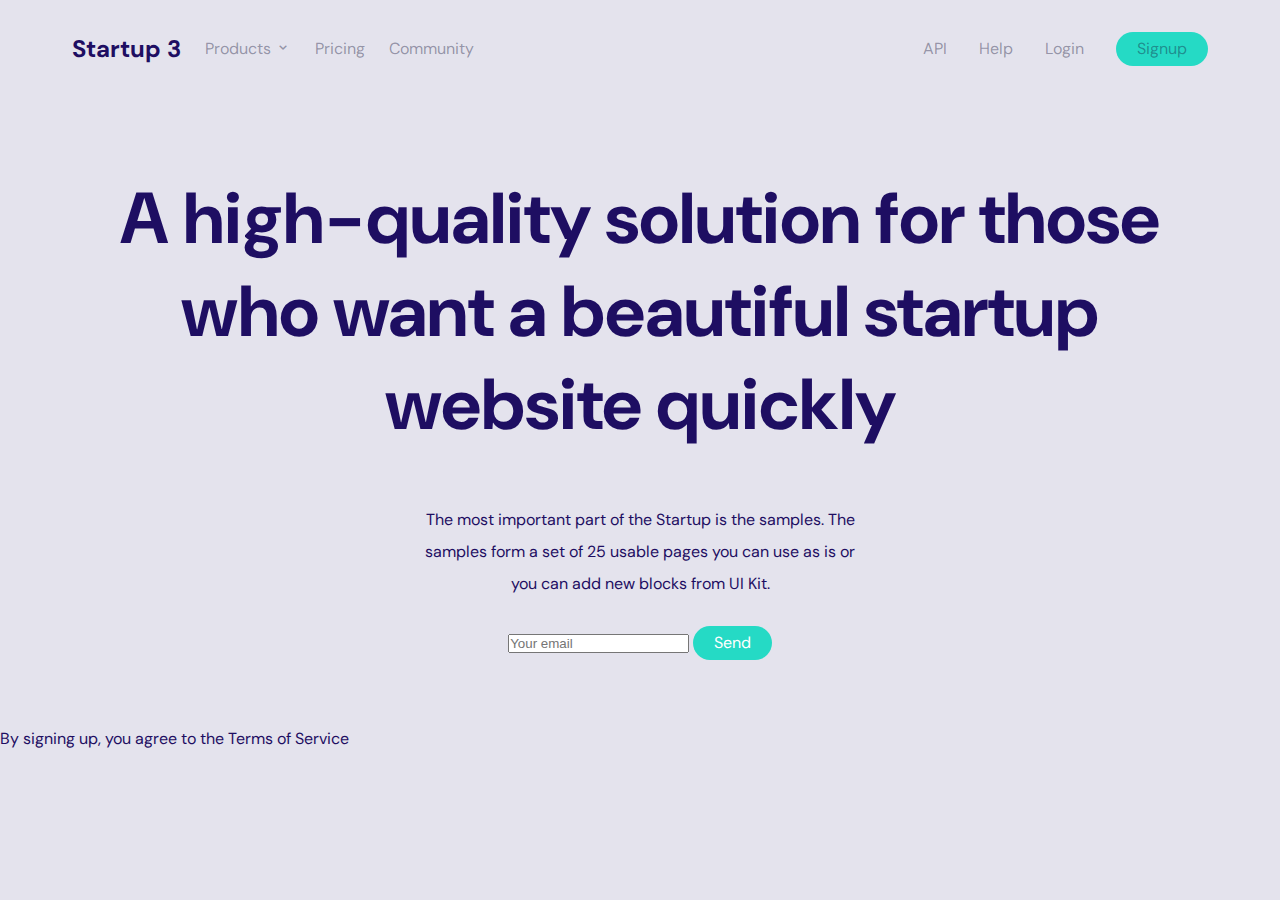
==== Header 3/index.html @ e6c11075 "update" ====
<!DOCTYPE html>
<html lang="en">
  <head>
    <meta charset="UTF-8" />
    <meta http-equiv="X-UA-Compatible" content="IE=edge" />
    <meta name="viewport" content="width=device-width, initial-scale=1.0" />
    <!-- ICONS -->
    <link
      href="https://unpkg.com/boxicons@2.1.4/css/boxicons.min.css"
      rel="stylesheet"
    />
    <!-- CSS -->
    <link rel="stylesheet" href="style3.css" />
    <title>Header 2</title>
  </head>
  <body>
    <nav class="container">
      <div class="logo">
        <span class="mainLogo">Startup 3</span>
        <span class="logoList">
          <ul>
            <li>Products <i class="bx bx-chevron-down"></i></li>
            <li>Pricing</li>
            <li>Community</li>
          </ul>
        </span>
      </div>
      <div class="navList">
        <ul>
          <li>API</li>
          <li>Help</li>
          <li>Login</li>
          <li class="btn">Signup</li>
        </ul>
      </div>
    </nav>
    <main class="container">
      <div class="mainRight">
        <div class="title">
          <h1>
            A high-quality solution for those who want a beautiful startup
            website quickly
          </h1>
        </div>

        <div class="form">
          <form action=""></form>
        </div>
      </div>
      <div class="mainLeft">
        <img src="" alt="" />
        <p>
          The most important part of the Startup is the samples. The samples
          form a set of 25 usable pages you can use as is or you can add new
          blocks from UI Kit.
        </p>
      </div>
      <div class="mainCTA">
        <div class="input">
          <input type="email" placeholder="Your email" />
          <span class="btn">Send</span>
        </div>
      </div>
    </main>
    <footer>By signing up, you agree to the Terms of Service</footer>
  </body>
</html>
---- Header 3/style3.css ----
@import url("https://fonts.googleapis.com/css2?family=DM+Sans:ital,wght@0,400;0,500;0,700;1,400;1,500;1,700&display=swap");

* {
  padding: 0;
  margin: 0;
  box-sizing: border-box;
}

body {
  font-family: "DM Sans", sans-serif;
  background-color: #e4e3ed;
  color: #1e0e62;
}

a {
  text-decoration: none;
}

li {
  list-style: none;
}

.container {
  padding: 2rem 4.5rem;
}

.btn {
  background-color: #25dac5;
  color: #fff;
  padding: 0.4rem 1.3rem;
  border-radius: 3rem;
}

.btn:hover {
  background-color: #25dac5b1;
  cursor: pointer;
}

nav {
  display: flex;
  align-items: center;
  justify-content: space-between;
}

.logo {
  display: flex;
  align-items: center;
  justify-content: center;
  gap: 1.5rem;
}

.mainLogo {
  color: #1e0e62;
  letter-spacing: -0.018px;
  font-weight: 700;
  font-size: 1.5rem;
}

.logoList {
  color: rgba(21, 20, 57, 0.4);
  transition: 0.3s ease;
}

.logoList ul {
  display: flex;
  align-items: center;
  justify-content: center;
  gap: 1.5rem;
}

.logoList ul li:hover,
.logoList ul i:hover {
  color: #1e0e62;
  cursor: pointer;
}

.navList ul {
  display: flex;
  align-items: center;
  justify-content: space-between;
  gap: 2rem;
}

.navList ul li,
.navList ul i {
  color: rgba(21, 20, 57, 0.4);
  transition: 0.3s ease;
}

.navList ul li:hover,
.navList ul i:hover {
  color: inherit;
  cursor: pointer;
}

.signIn {
  margin-right: 0.5rem;
}

.navCTA {
  display: flex;
  align-items: center;
  justify-content: center;
}

main {
  height: 70vh;
  display: flex;
  flex-direction: column;
  align-items: center;
  justify-content: center;
}

main h1 {
  font-weight: 700;
  font-size: 4.5rem;
  margin-bottom: 2rem;
}

main p {
  width: 28rem;
  height: 6rem;
  text-align: center;
  line-height: 2rem;
  margin-bottom: 2rem;
}

.mainCTA {
  display: flex;
  flex-direction: column;
  align-items: center;
  justify-content: space-between;
}

.mainCTA .btn {
  margin-bottom: 1rem;
}

.learnMore {
  color: #25dac5;
  cursor: pointer;
}

footer p {
  text-align: center;
}

@media (max-width: 40em) {
  .container {
    padding: 1rem 1.5rem;
  }
  nav {
    font-size: 90%;
  }
  main h1 {
    font-size: 3.3rem;
    text-align: center;
  }
  main p {
    width: 18rem;
    margin-bottom: 4rem;
  }
}
@media (max-width: 43.75em) {
  .navList ul {
    display: none;
  }
}

@media (min-width: 702px) {
  h1 {
    text-align: center;
  }
}
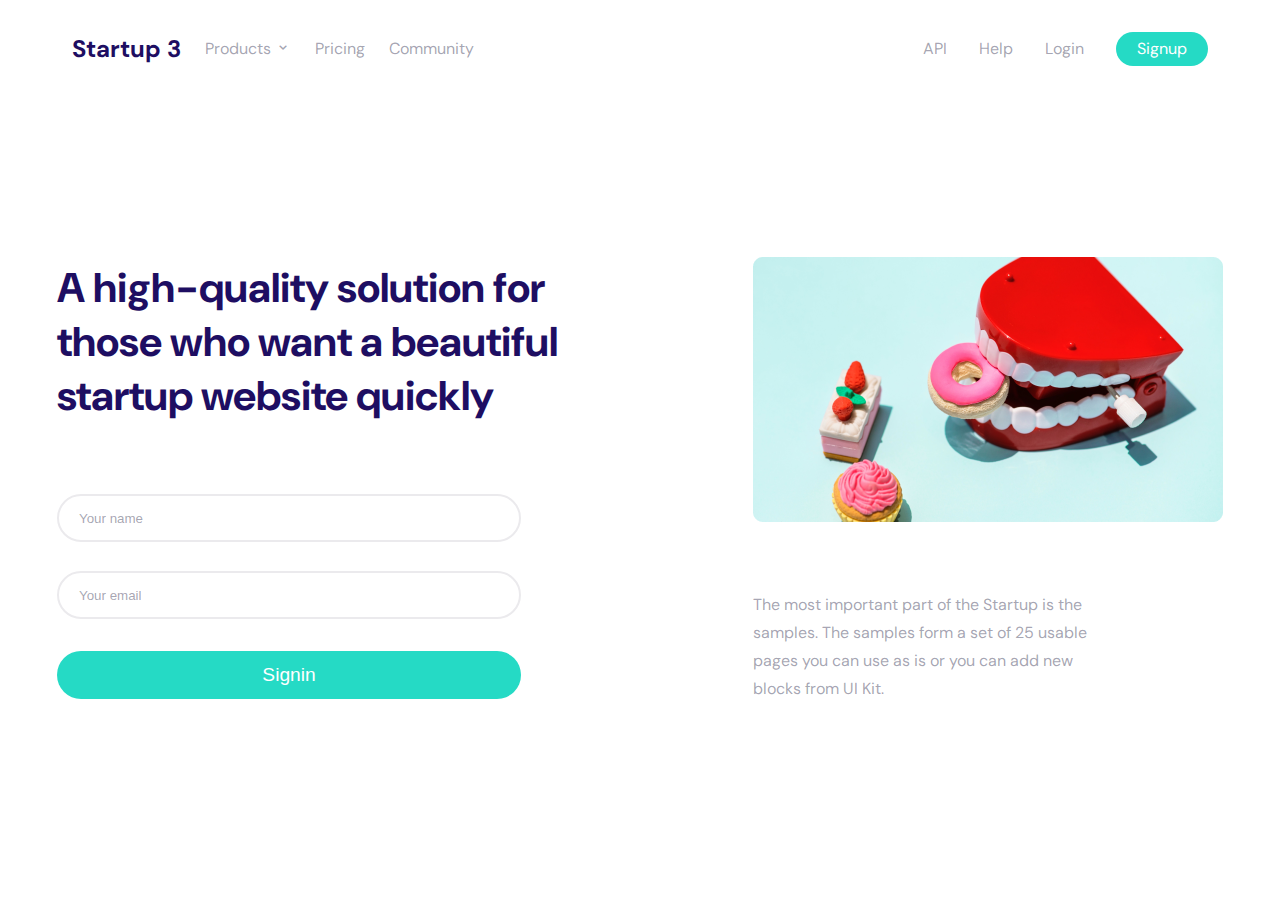
==== commit 62517919: "update" ====
--- a/Header 3/index.html
+++ b/Header 3/index.html
@@ -44,24 +44,30 @@
         </div>
 
         <div class="form">
-          <form action=""></form>
+          <form>
+            <div class="inputs">
+              <input type="text" placeholder="Your name" />
+              <input type="text" placeholder="Your email" />
+            </div>
+            <div class="formCTA">
+              <button class="CTA">Signin</button>
+            </div>
+          </form>
         </div>
       </div>
       <div class="mainLeft">
-        <img src="" alt="" />
+        <div class="img">
+          <img src="/Header 3/assets/Mask.png" alt="" />
+          <!-- <div class="playCircle">
+            <i class="bx bx-play"></i>
+          </div> -->
+        </div>
         <p>
           The most important part of the Startup is the samples. The samples
           form a set of 25 usable pages you can use as is or you can add new
           blocks from UI Kit.
         </p>
       </div>
-      <div class="mainCTA">
-        <div class="input">
-          <input type="email" placeholder="Your email" />
-          <span class="btn">Send</span>
-        </div>
-      </div>
     </main>
-    <footer>By signing up, you agree to the Terms of Service</footer>
   </body>
 </html>
--- a/Header 3/style3.css
+++ b/Header 3/style3.css
@@ -8,7 +8,7 @@
 
 body {
   font-family: "DM Sans", sans-serif;
-  background-color: #e4e3ed;
+  background-color: #ffffff;
   color: #1e0e62;
 }
 
@@ -26,7 +26,7 @@
 
 .btn {
   background-color: #25dac5;
-  color: #fff;
+  color: #fff !important;
   padding: 0.4rem 1.3rem;
   border-radius: 3rem;
 }
@@ -104,45 +104,85 @@
 }
 
 main {
-  height: 70vh;
+  display: flex;
+  align-items: center;
+  justify-content: center;
+  gap: 6rem;
+  height: 85vh;
+}
+
+.mainRight .title h1 {
+  text-align: start;
+  width: 37.5rem;
+  height: 9.75rem;
+  font-size: 2.6rem;
+  margin-bottom: 4.8rem;
+}
+
+.form form .inputs {
   display: flex;
   flex-direction: column;
-  align-items: center;
-  justify-content: center;
-}
-
-main h1 {
-  font-weight: 700;
-  font-size: 4.5rem;
+  align-items: start;
+  justify-content: center;
+  gap: 1.8rem;
   margin-bottom: 2rem;
 }
 
-main p {
-  width: 28rem;
-  height: 6rem;
-  text-align: center;
-  line-height: 2rem;
-  margin-bottom: 2rem;
-}
-
-.mainCTA {
+.form form .inputs input {
+  width: 29rem;
+  height: 3rem;
+  border-radius: 6rem;
+  padding: 0.75rem 1.25rem;
+  border: 2px solid #ebeaed;
+  outline: none;
+}
+
+::placeholder {
+  color: rgba(21, 20, 57, 0.4);
+}
+
+.CTA {
+  background-color: #25dac5;
+  color: #fff !important;
+  font-size: 1.2rem;
+  padding: 0.4rem 1.3rem;
+  border-radius: 3rem;
+  width: 29rem;
+  height: 3rem;
+  border: none;
+}
+
+.CTA:hover {
+  background-color: #25dac5b1;
+  cursor: pointer;
+}
+
+.mainLeft {
   display: flex;
   flex-direction: column;
-  align-items: center;
-  justify-content: space-between;
-}
-
-.mainCTA .btn {
-  margin-bottom: 1rem;
-}
-
-.learnMore {
-  color: #25dac5;
-  cursor: pointer;
-}
-
-footer p {
-  text-align: center;
+  gap: 4rem;
+}
+
+.img .playCircle {
+  width: 4rem;
+  height: 4rem;
+  background: #ea3223;
+  border-radius: 50%;
+}
+
+.img .playCircle i {
+  position: relative;
+  top: 25%;
+  left: 30%;
+  font-size: 2rem;
+  color: #fff;
+}
+
+.mainLeft p {
+  width: 21rem;
+  height: 7rem;
+  line-height: 28px;
+  color: rgba(21, 20, 57, 0.4);
 }
 
 @media (max-width: 40em) {
